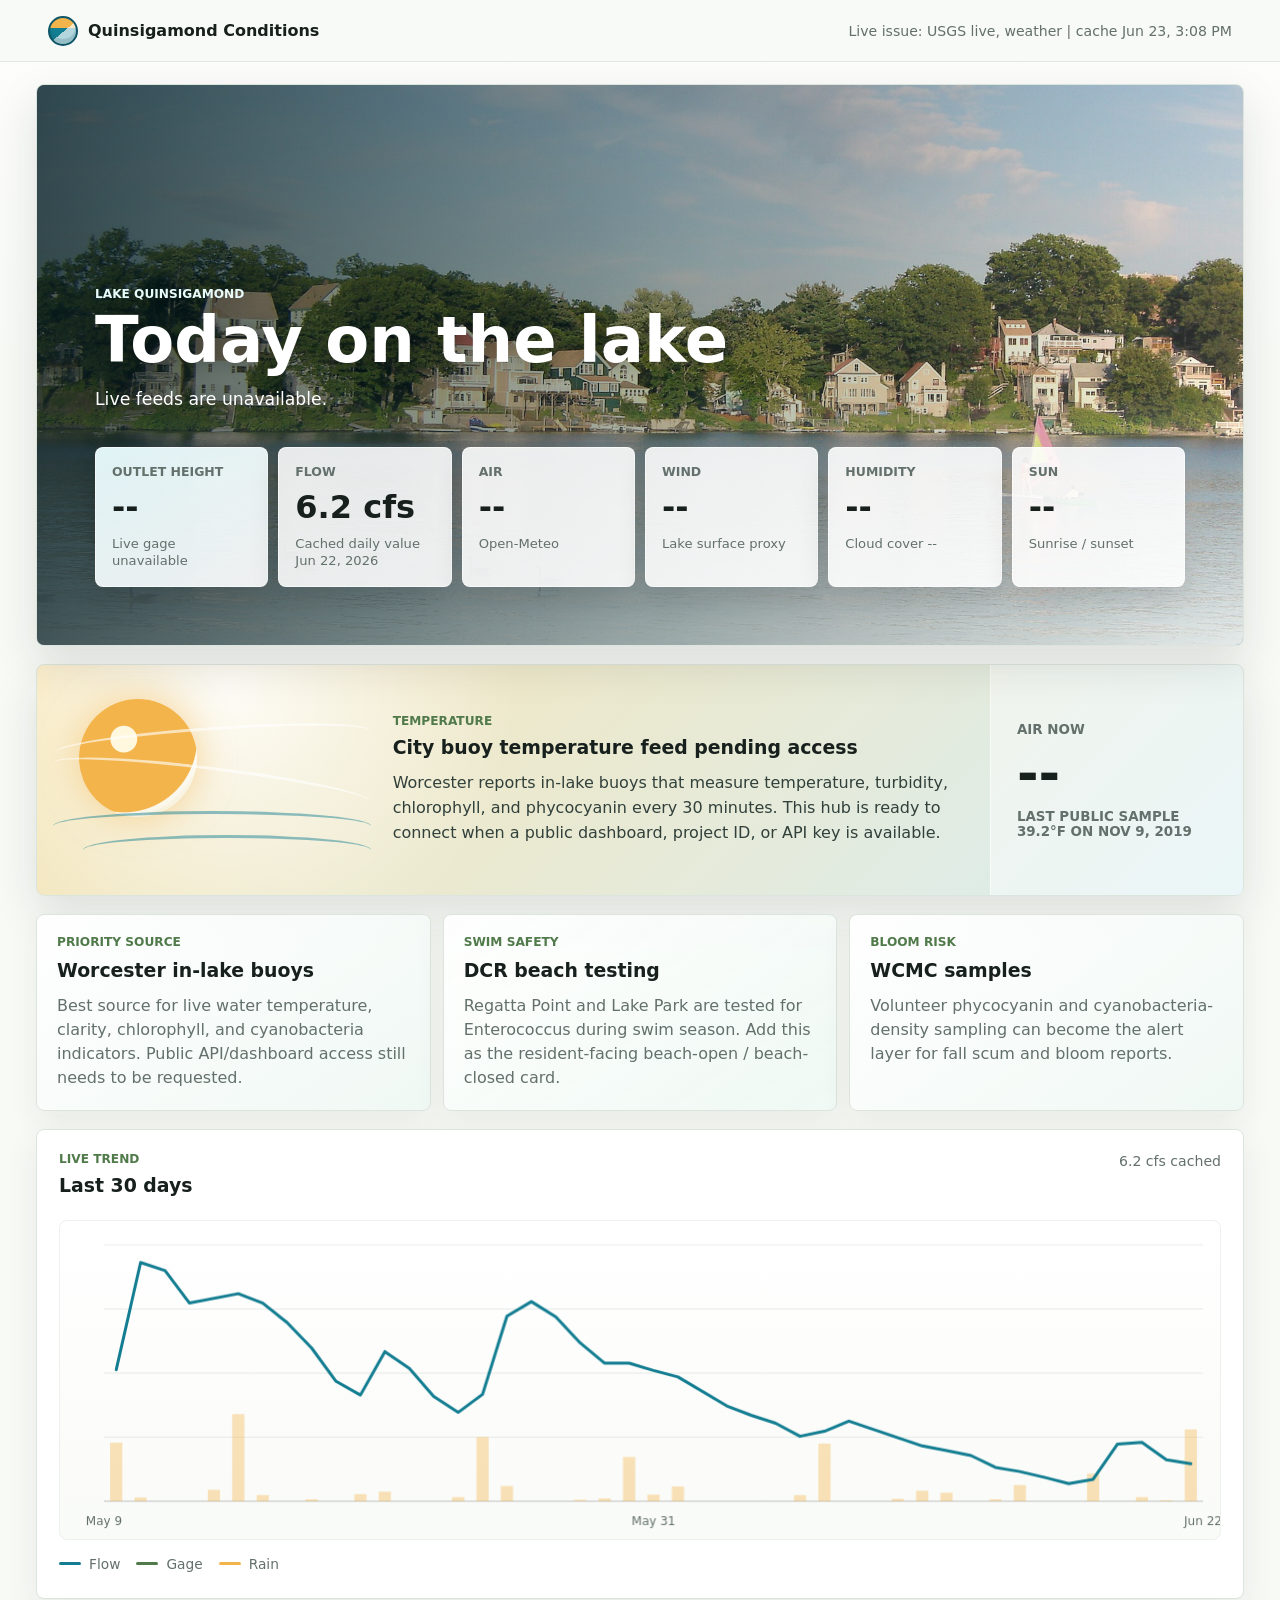
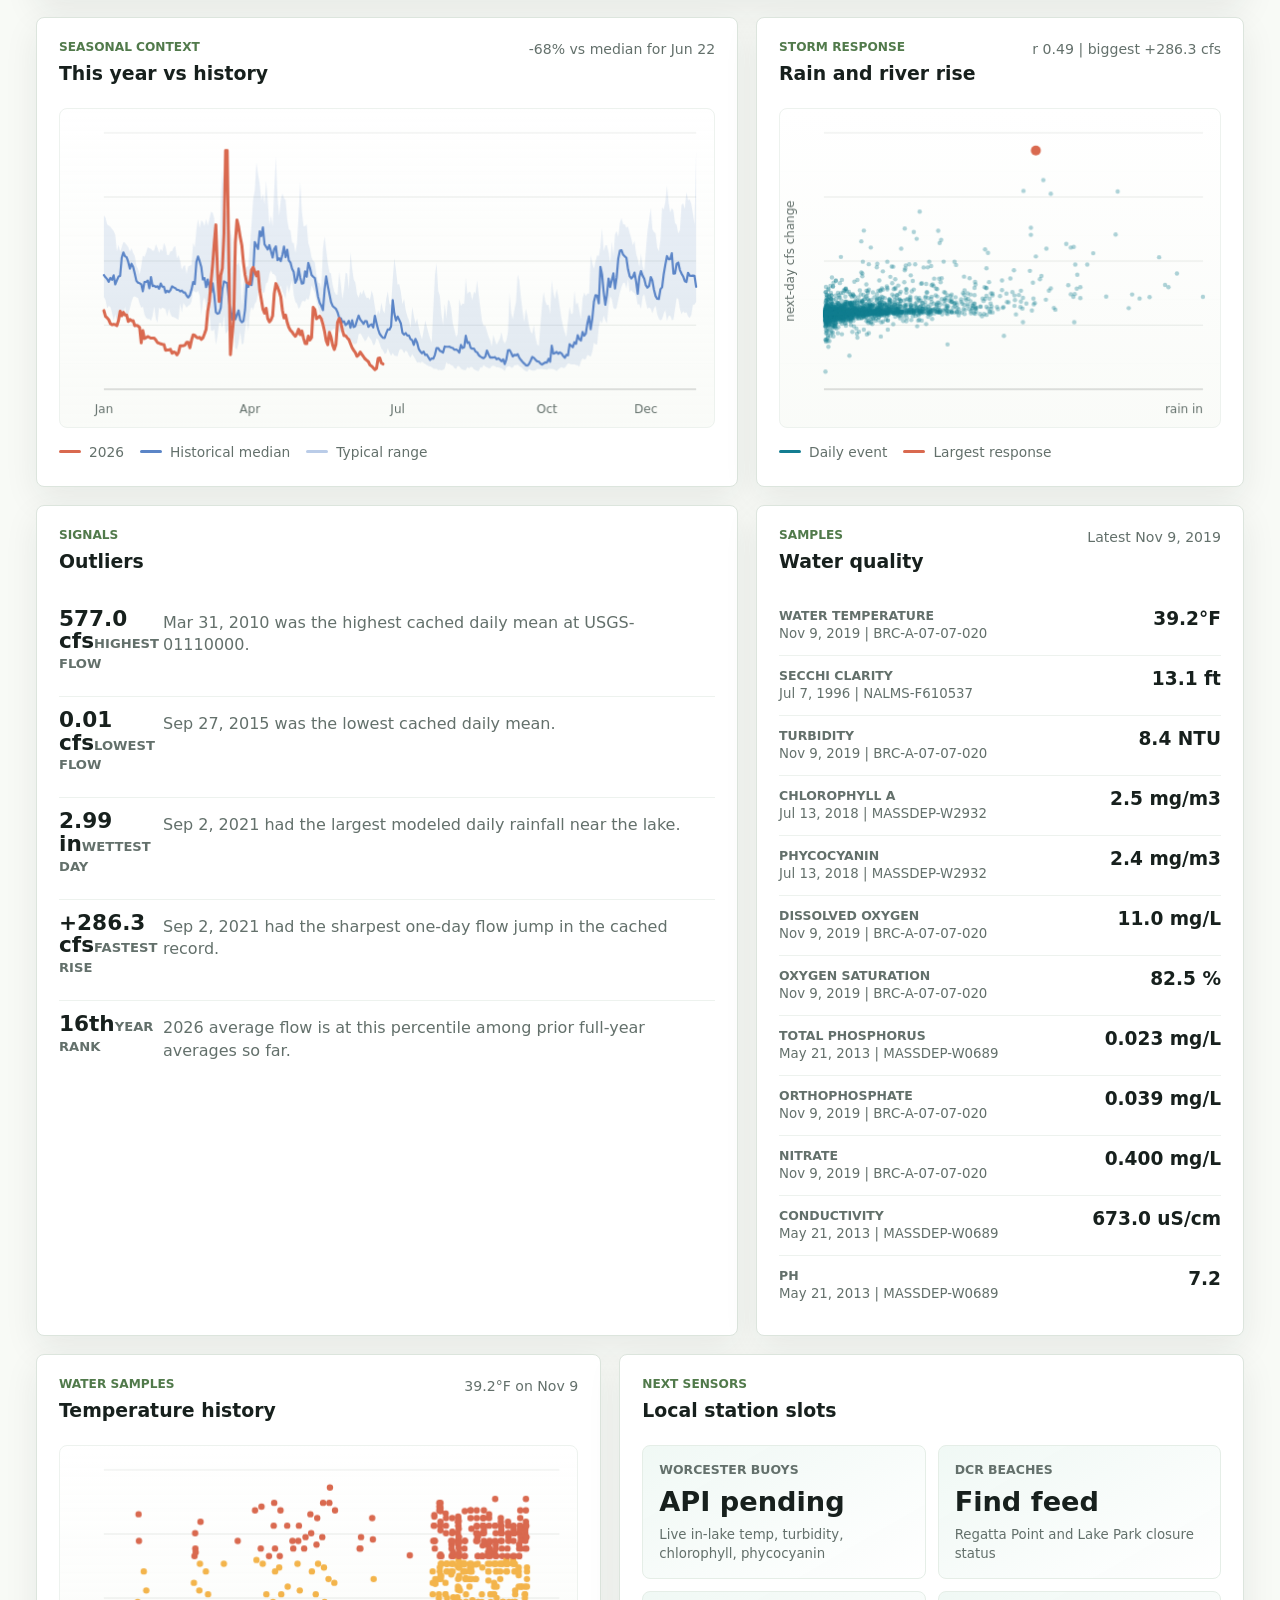
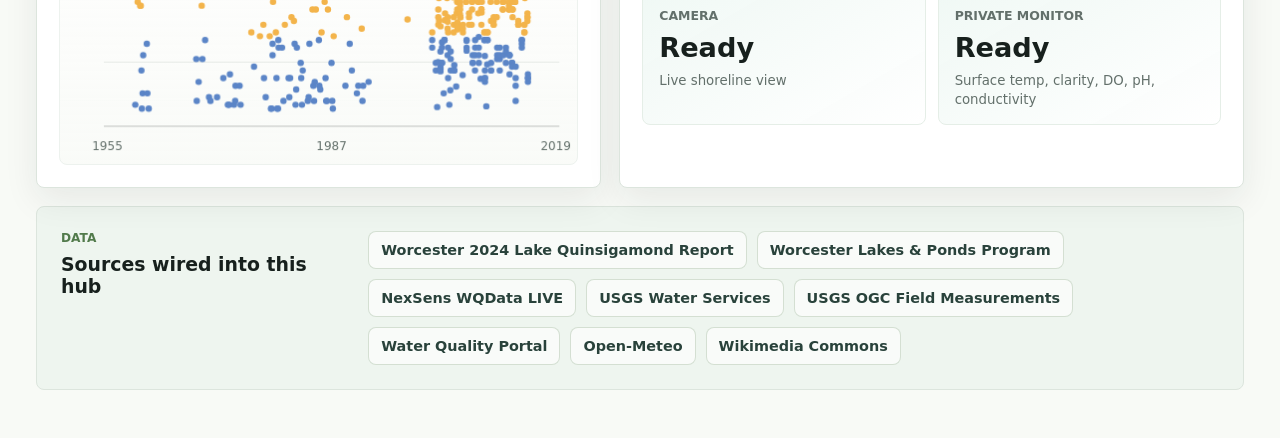
==== index.html @ 44f91e11 "Lake Quinsigamond live conditions hub Live USGS gage/flow + Open-Meteo weather, 19 years of historic" ====
<!doctype html>
<html lang="en">
  <head>
    <meta charset="utf-8">
    <meta name="viewport" content="width=device-width, initial-scale=1">
    <title>Lake Quinsigamond Conditions</title>
    <link rel="preload" as="image" href="assets/lake-quinsigamond-regatta-point.jpg">
    <link rel="stylesheet" href="styles.css">
  </head>
  <body>
    <header class="site-header">
      <a class="brand" href="#top" aria-label="Lake Quinsigamond Conditions home">
        <span class="brand-mark"></span>
        <span>Quinsigamond Conditions</span>
      </a>
      <div class="feed-status" id="feedStatus">Loading live feeds</div>
    </header>

    <main id="top">
      <section class="today-shell" aria-labelledby="todayTitle">
        <div class="today-photo" aria-hidden="true"></div>
        <div class="today-content">
          <div class="today-copy">
            <p class="kicker">Lake Quinsigamond</p>
            <h1 id="todayTitle">Today on the lake</h1>
            <p id="todaySummary">Pulling current weather, river stage, and historical context.</p>
          </div>

          <div class="metric-grid" aria-label="Today's water and weather conditions">
            <article class="metric-card metric-card-water">
              <span class="metric-label">Outlet height</span>
              <strong id="gageValue">--</strong>
              <small id="gageMeta">USGS live station</small>
            </article>
            <article class="metric-card">
              <span class="metric-label">Flow</span>
              <strong id="flowValue">--</strong>
              <small id="flowMeta">Quinsigamond River outlet</small>
            </article>
            <article class="metric-card">
              <span class="metric-label">Air</span>
              <strong id="airValue">--</strong>
              <small id="airMeta">Open-Meteo</small>
            </article>
            <article class="metric-card">
              <span class="metric-label">Wind</span>
              <strong id="windValue">--</strong>
              <small id="windMeta">Lake surface proxy</small>
            </article>
            <article class="metric-card">
              <span class="metric-label">Humidity</span>
              <strong id="humidityValue">--</strong>
              <small id="cloudMeta">Cloud cover --</small>
            </article>
            <article class="metric-card">
              <span class="metric-label">Sun</span>
              <strong id="sunValue">--</strong>
              <small id="sunMeta">Sunrise / sunset</small>
            </article>
          </div>
        </div>
      </section>

      <section class="temperature-band" aria-labelledby="temperatureTitle">
        <div class="sun-scene" aria-hidden="true">
          <div class="sun-disc"></div>
          <div class="heat-ribbon heat-ribbon-one"></div>
          <div class="heat-ribbon heat-ribbon-two"></div>
          <div class="water-line water-line-one"></div>
          <div class="water-line water-line-two"></div>
        </div>
        <div class="temperature-copy">
          <p class="kicker">Temperature</p>
          <h2 id="temperatureTitle">City buoy temperature feed pending access</h2>
          <p id="temperatureDetail">Worcester reports in-lake buoys that measure temperature, turbidity, chlorophyll, and phycocyanin every 30 minutes. This hub is ready to connect when a public dashboard, project ID, or API key is available.</p>
        </div>
        <div class="temperature-readout">
          <span>Air now</span>
          <strong id="tempReadout">--</strong>
          <small id="waterTempReadout">Water sample --</small>
        </div>
      </section>

      <section class="upgrade-band" aria-label="High value lake data feeds to add">
        <article class="upgrade-card">
          <span>Priority source</span>
          <h2>Worcester in-lake buoys</h2>
          <p>Best source for live water temperature, clarity, chlorophyll, and cyanobacteria indicators. Public API/dashboard access still needs to be requested.</p>
        </article>
        <article class="upgrade-card">
          <span>Swim safety</span>
          <h2>DCR beach testing</h2>
          <p>Regatta Point and Lake Park are tested for Enterococcus during swim season. Add this as the resident-facing beach-open / beach-closed card.</p>
        </article>
        <article class="upgrade-card">
          <span>Bloom risk</span>
          <h2>WCMC samples</h2>
          <p>Volunteer phycocyanin and cyanobacteria-density sampling can become the alert layer for fall scum and bloom reports.</p>
        </article>
      </section>

      <section class="analytics-grid" aria-label="Lake condition analytics">
        <article class="panel panel-wide">
          <div class="panel-heading">
            <div>
              <p class="kicker">Live trend</p>
              <h2>Last 30 days</h2>
            </div>
            <div class="chart-stat" id="recentStat">--</div>
          </div>
          <canvas id="recentChart" class="chart" aria-label="Recent water level, flow, and rain chart"></canvas>
          <div class="legend" id="recentLegend"></div>
        </article>

        <article class="panel">
          <div class="panel-heading">
            <div>
              <p class="kicker">Seasonal context</p>
              <h2>This year vs history</h2>
            </div>
            <div class="chart-stat" id="yearStat">--</div>
          </div>
          <canvas id="yearChart" class="chart" aria-label="This year flow compared with historical range"></canvas>
          <div class="legend" id="yearLegend"></div>
        </article>

        <article class="panel">
          <div class="panel-heading">
            <div>
              <p class="kicker">Storm response</p>
              <h2>Rain and river rise</h2>
            </div>
            <div class="chart-stat" id="responseStat">--</div>
          </div>
          <canvas id="responseChart" class="chart" aria-label="Rainfall and next day river response scatter chart"></canvas>
          <div class="legend" id="responseLegend"></div>
        </article>
      </section>

      <section class="split-band" aria-label="Historical insights and water quality">
        <article class="panel">
          <div class="panel-heading">
            <div>
              <p class="kicker">Signals</p>
              <h2>Outliers</h2>
            </div>
          </div>
          <div class="insight-list" id="insights"></div>
        </article>

        <article class="panel">
          <div class="panel-heading">
            <div>
              <p class="kicker">Samples</p>
              <h2>Water quality</h2>
            </div>
            <div class="chart-stat" id="qualityStat">--</div>
          </div>
          <div class="sample-list" id="sampleList"></div>
        </article>
      </section>

      <section class="analytics-grid bottom-grid" aria-label="Water quality and future sensors">
        <article class="panel">
          <div class="panel-heading">
            <div>
              <p class="kicker">Water samples</p>
              <h2>Temperature history</h2>
            </div>
            <div class="chart-stat" id="waterTempStat">--</div>
          </div>
          <canvas id="waterTempChart" class="chart" aria-label="Historical water temperature samples"></canvas>
        </article>

        <article class="panel">
          <div class="panel-heading">
            <div>
              <p class="kicker">Next sensors</p>
              <h2>Local station slots</h2>
            </div>
          </div>
          <div class="sensor-grid" id="sensorGrid">
            <div><span>Worcester buoys</span><strong>API pending</strong><small>Live in-lake temp, turbidity, chlorophyll, phycocyanin</small></div>
            <div><span>DCR beaches</span><strong>Find feed</strong><small>Regatta Point and Lake Park closure status</small></div>
            <div><span>Camera</span><strong>Ready</strong><small>Live shoreline view</small></div>
            <div><span>Private monitor</span><strong>Ready</strong><small>Surface temp, clarity, DO, pH, conductivity</small></div>
          </div>
        </article>
      </section>

      <section class="source-band" aria-label="Data sources">
        <div>
          <p class="kicker">Data</p>
          <h2>Sources wired into this hub</h2>
        </div>
        <div class="source-links" id="sourceLinks"></div>
      </section>
    </main>

    <script src="app.js" defer></script>
  </body>
</html>
---- styles.css ----
:root {
  color-scheme: light;
  --ink: #17201d;
  --muted: #63706b;
  --paper: #f8faf6;
  --panel: #ffffff;
  --line: #dce5dd;
  --water: #137d91;
  --water-dark: #0e5667;
  --leaf: #517a4b;
  --sun: #f3b44b;
  --coral: #d9694f;
  --rain: #5b85c7;
  --shadow: 0 18px 45px rgba(24, 36, 33, 0.12);
  --sky-start: #f8e6b6;
  --sky-end: #d9edf1;
  --temp-accent: #f3b44b;
}

* {
  box-sizing: border-box;
}

html {
  scroll-behavior: smooth;
}

body {
  margin: 0;
  background:
    linear-gradient(180deg, rgba(255, 255, 255, 0.72), rgba(248, 250, 246, 0.98) 360px),
    var(--paper);
  color: var(--ink);
  font-family:
    Inter, ui-sans-serif, system-ui, -apple-system, BlinkMacSystemFont, "Segoe UI",
    sans-serif;
  letter-spacing: 0;
}

a {
  color: inherit;
}

.site-header {
  position: sticky;
  top: 0;
  z-index: 20;
  display: flex;
  align-items: center;
  justify-content: space-between;
  gap: 18px;
  min-height: 62px;
  padding: 12px clamp(18px, 4vw, 48px);
  background: rgba(248, 250, 246, 0.88);
  border-bottom: 1px solid rgba(220, 229, 221, 0.84);
  backdrop-filter: blur(18px);
}

.brand {
  display: inline-flex;
  align-items: center;
  gap: 10px;
  font-weight: 760;
  text-decoration: none;
}

.brand-mark {
  width: 30px;
  height: 30px;
  border: 2px solid var(--water-dark);
  border-radius: 50%;
  background:
    linear-gradient(140deg, transparent 52%, rgba(255, 255, 255, 0.68) 52%),
    linear-gradient(180deg, var(--sun) 0 40%, var(--water) 40% 100%);
  box-shadow: inset 0 -5px 0 rgba(14, 86, 103, 0.18);
}

.feed-status {
  max-width: 52vw;
  overflow: hidden;
  color: var(--muted);
  font-size: 0.88rem;
  text-overflow: ellipsis;
  white-space: nowrap;
}

main {
  width: min(1500px, 100%);
  margin: 0 auto;
  padding: 22px clamp(14px, 3vw, 36px) 48px;
}

.today-shell {
  position: relative;
  display: grid;
  grid-template-columns: minmax(0, 1fr);
  min-height: 560px;
  overflow: hidden;
  border: 1px solid var(--line);
  border-radius: 8px;
  background: var(--panel);
  box-shadow: var(--shadow);
}

.today-photo {
  position: absolute;
  inset: 0;
  background:
    linear-gradient(90deg, rgba(10, 32, 35, 0.74), rgba(12, 43, 46, 0.36) 48%, rgba(248, 250, 246, 0.18)),
    linear-gradient(0deg, rgba(248, 250, 246, 0.86), rgba(248, 250, 246, 0) 46%),
    url("assets/lake-quinsigamond-regatta-point.jpg") center / cover;
  transform: scale(1.01);
}

.today-content {
  position: relative;
  display: grid;
  align-content: end;
  gap: 34px;
  min-height: 560px;
  padding: clamp(26px, 5vw, 58px);
}

.today-copy {
  max-width: 780px;
  min-width: 0;
  color: #ffffff;
  text-shadow: 0 2px 18px rgba(0, 0, 0, 0.3);
}

.kicker {
  margin: 0 0 8px;
  color: var(--leaf);
  font-size: 0.76rem;
  font-weight: 820;
  letter-spacing: 0;
  text-transform: uppercase;
}

.today-copy .kicker {
  color: #e8fbfb;
}

h1,
h2,
p {
  margin-top: 0;
}

h1 {
  max-width: 780px;
  margin-bottom: 14px;
  font-size: clamp(2.5rem, 5vw, 5rem);
  line-height: 0.98;
  letter-spacing: 0;
}

h2 {
  margin-bottom: 0;
  font-size: 1.18rem;
  line-height: 1.2;
  letter-spacing: 0;
}

.today-copy p:last-child {
  max-width: 660px;
  margin-bottom: 0;
  font-size: 1.08rem;
  line-height: 1.55;
}

.metric-grid {
  display: grid;
  grid-template-columns: repeat(6, minmax(0, 1fr));
  gap: 10px;
  min-width: 0;
}

.metric-card {
  min-width: 0;
  min-height: 128px;
  padding: 16px;
  border: 1px solid rgba(255, 255, 255, 0.62);
  border-radius: 8px;
  background: rgba(255, 255, 255, 0.88);
  box-shadow: 0 14px 28px rgba(0, 0, 0, 0.12);
  color: var(--ink);
}

.metric-card-water {
  background: linear-gradient(150deg, rgba(232, 251, 253, 0.96), rgba(255, 255, 255, 0.9));
}

.metric-label {
  display: block;
  margin-bottom: 12px;
  color: var(--muted);
  font-size: 0.78rem;
  font-weight: 760;
  text-transform: uppercase;
}

.metric-card strong {
  display: block;
  overflow-wrap: anywhere;
  word-break: break-word;
  font-size: 2rem;
  line-height: 1.05;
  letter-spacing: 0;
}

.metric-card small {
  display: block;
  margin-top: 10px;
  color: var(--muted);
  font-size: 0.82rem;
  line-height: 1.35;
}

.temperature-band {
  display: grid;
  grid-template-columns: minmax(210px, 0.58fr) minmax(280px, 1fr) minmax(230px, 0.44fr);
  gap: 22px;
  align-items: stretch;
  min-height: 230px;
  margin-top: 18px;
  overflow: hidden;
  border: 1px solid var(--line);
  border-radius: 8px;
  background:
    radial-gradient(circle at 16% 10%, rgba(255, 255, 255, 0.86), transparent 28%),
    linear-gradient(135deg, var(--sky-start), var(--sky-end));
  box-shadow: var(--shadow);
}

.sun-scene {
  position: relative;
  min-height: 230px;
}

.sun-disc {
  position: absolute;
  top: 34px;
  left: 42px;
  width: 118px;
  height: 118px;
  border-radius: 50%;
  background:
    radial-gradient(circle at 38% 34%, #fff8df 0 12%, var(--temp-accent) 13% 68%, rgba(255, 255, 255, 0.4) 69% 72%, transparent 74%);
  box-shadow: 0 0 36px color-mix(in srgb, var(--temp-accent) 52%, transparent);
}

.heat-ribbon,
.water-line {
  position: absolute;
  right: 0;
  left: 16px;
  height: 30px;
  border-radius: 50%;
  border-top: 3px solid rgba(255, 255, 255, 0.62);
}

.heat-ribbon-one {
  top: 62px;
  transform: rotate(-4deg);
}

.heat-ribbon-two {
  top: 102px;
  transform: rotate(7deg);
}

.water-line {
  border-color: rgba(19, 125, 145, 0.48);
}

.water-line-one {
  bottom: 54px;
}

.water-line-two {
  bottom: 30px;
  left: 46px;
}

.temperature-copy {
  align-self: center;
  padding: 30px 0;
}

.temperature-copy p:last-child {
  max-width: 640px;
  margin: 12px 0 0;
  color: #31403b;
  line-height: 1.55;
}

.temperature-readout {
  display: grid;
  align-content: center;
  gap: 10px;
  padding: 26px;
  background: rgba(255, 255, 255, 0.45);
  border-left: 1px solid rgba(255, 255, 255, 0.6);
}

.temperature-readout span,
.temperature-readout small {
  color: var(--muted);
  font-size: 0.84rem;
  font-weight: 720;
  text-transform: uppercase;
}

.temperature-readout strong {
  font-size: 3.25rem;
  line-height: 1;
  letter-spacing: 0;
}

.upgrade-band {
  display: grid;
  grid-template-columns: repeat(3, minmax(0, 1fr));
  gap: 12px;
  margin-top: 18px;
}

.upgrade-card {
  min-height: 172px;
  padding: 20px;
  border: 1px solid var(--line);
  border-radius: 8px;
  background:
    linear-gradient(145deg, rgba(255, 255, 255, 0.94), rgba(239, 248, 244, 0.9));
  box-shadow: 0 12px 30px rgba(24, 36, 33, 0.07);
}

.upgrade-card span {
  display: block;
  margin-bottom: 10px;
  color: var(--leaf);
  font-size: 0.76rem;
  font-weight: 820;
  text-transform: uppercase;
}

.upgrade-card p {
  margin: 12px 0 0;
  color: var(--muted);
  line-height: 1.5;
}

.analytics-grid,
.split-band {
  display: grid;
  grid-template-columns: minmax(0, 1.18fr) minmax(0, 0.82fr);
  gap: 18px;
  margin-top: 18px;
}

.bottom-grid {
  grid-template-columns: minmax(0, 0.95fr) minmax(0, 1.05fr);
}

.panel {
  min-width: 0;
  padding: 22px;
  border: 1px solid var(--line);
  border-radius: 8px;
  background: var(--panel);
  box-shadow: 0 12px 34px rgba(24, 36, 33, 0.08);
}

.panel-wide {
  grid-column: 1 / -1;
}

.panel-heading {
  display: flex;
  align-items: start;
  justify-content: space-between;
  gap: 16px;
  min-height: 54px;
  margin-bottom: 14px;
}

.chart-stat {
  flex: 0 0 auto;
  max-width: 45%;
  color: var(--muted);
  font-size: 0.88rem;
  line-height: 1.35;
  text-align: right;
}

.chart {
  display: block;
  width: 100%;
  height: 320px;
  border: 1px solid #edf2ee;
  border-radius: 8px;
  background:
    linear-gradient(180deg, rgba(255, 255, 255, 0.92), rgba(248, 250, 246, 0.78)),
    repeating-linear-gradient(0deg, transparent 0 63px, rgba(220, 229, 221, 0.44) 64px);
}

.legend {
  display: flex;
  flex-wrap: wrap;
  gap: 10px 16px;
  min-height: 24px;
  margin-top: 12px;
  color: var(--muted);
  font-size: 0.86rem;
}

.legend span {
  display: inline-flex;
  align-items: center;
  gap: 8px;
}

.legend i {
  width: 22px;
  height: 3px;
  border-radius: 2px;
  background: currentColor;
}

.insight-list {
  display: grid;
  gap: 12px;
}

.insight {
  display: grid;
  grid-template-columns: 92px minmax(0, 1fr);
  gap: 12px;
  padding: 12px 0;
  border-top: 1px solid #edf2ee;
}

.insight:first-child {
  border-top: 0;
}

.insight strong {
  font-size: 1.35rem;
  line-height: 1.05;
}

.insight span {
  color: var(--muted);
  font-size: 0.82rem;
  font-weight: 760;
  text-transform: uppercase;
}

.insight p {
  margin: 4px 0 0;
  color: var(--muted);
  line-height: 1.42;
}

.sample-list {
  display: grid;
  gap: 2px;
}

.sample-row {
  display: grid;
  grid-template-columns: minmax(0, 1fr) auto;
  gap: 14px;
  padding: 12px 0;
  border-top: 1px solid #edf2ee;
}

.sample-row:first-child {
  border-top: 0;
}

.sample-row span {
  display: block;
  color: var(--muted);
  font-size: 0.78rem;
  font-weight: 760;
  text-transform: uppercase;
}

.sample-row strong {
  font-size: 1.16rem;
}

.sample-row small {
  display: block;
  margin-top: 3px;
  color: var(--muted);
}

.sensor-grid {
  display: grid;
  grid-template-columns: repeat(2, minmax(0, 1fr));
  gap: 12px;
}

.sensor-grid div {
  min-height: 128px;
  padding: 16px;
  border: 1px solid #e5eee7;
  border-radius: 8px;
  background:
    linear-gradient(150deg, rgba(239, 248, 244, 0.94), rgba(255, 255, 255, 0.95));
}

.sensor-grid span {
  display: block;
  color: var(--muted);
  font-size: 0.78rem;
  font-weight: 760;
  text-transform: uppercase;
}

.sensor-grid strong {
  display: block;
  margin: 10px 0 8px;
  overflow-wrap: anywhere;
  font-size: clamp(1.35rem, 2.2vw, 1.7rem);
  line-height: 1.08;
}

.sensor-grid small {
  color: var(--muted);
}

.source-band {
  display: grid;
  grid-template-columns: minmax(230px, 0.34fr) minmax(0, 1fr);
  gap: 18px;
  margin-top: 18px;
  padding: 24px;
  border: 1px solid var(--line);
  border-radius: 8px;
  background: #eef5ef;
}

.source-links {
  display: flex;
  flex-wrap: wrap;
  gap: 10px;
  align-content: start;
}

.source-links a {
  display: inline-flex;
  align-items: center;
  min-height: 38px;
  padding: 8px 12px;
  border: 1px solid rgba(81, 122, 75, 0.22);
  border-radius: 8px;
  background: rgba(255, 255, 255, 0.62);
  color: #29423b;
  font-size: 0.9rem;
  font-weight: 680;
  text-decoration: none;
}

.source-links a:hover {
  border-color: rgba(19, 125, 145, 0.44);
  background: #ffffff;
}

body.weather-cloudy {
  --sky-start: #e4edf0;
  --sky-end: #d7e2dd;
  --temp-accent: #94a7aa;
}

body.weather-rain {
  --sky-start: #dbe7ed;
  --sky-end: #cfded9;
  --temp-accent: #5b85c7;
}

body.weather-hot {
  --sky-start: #ffe0aa;
  --sky-end: #f7dfc8;
  --temp-accent: #d9694f;
}

body.weather-cold {
  --sky-start: #e1f1fb;
  --sky-end: #d8eee9;
  --temp-accent: #5b85c7;
}

@media (max-width: 1180px) {
  .metric-grid {
    grid-template-columns: repeat(3, minmax(0, 1fr));
  }

  .temperature-band {
    grid-template-columns: 0.46fr 1fr;
  }

  .temperature-readout {
    grid-column: 1 / -1;
    border-top: 1px solid rgba(255, 255, 255, 0.68);
    border-left: 0;
  }

  .analytics-grid,
  .split-band,
  .upgrade-band,
  .bottom-grid {
    grid-template-columns: 1fr;
  }
}

@media (max-width: 760px) {
  .site-header {
    align-items: start;
    flex-direction: column;
  }

  .feed-status {
    max-width: 100%;
    overflow-wrap: anywhere;
    white-space: normal;
  }

  main {
    padding-right: 10px;
    padding-left: 10px;
  }

  .today-shell,
  .today-content {
    min-height: 700px;
  }

  .today-content {
    padding: 22px;
  }

  .metric-grid {
    grid-template-columns: 1fr;
  }

  .metric-card {
    min-height: 112px;
  }

  .metric-card strong {
    font-size: 1.55rem;
  }

  .temperature-band,
  .source-band {
    grid-template-columns: 1fr;
  }

  .sun-scene {
    min-height: 170px;
  }

  .temperature-copy {
    padding: 0 22px 18px;
  }

  .chart {
    height: 280px;
  }

  .panel-heading,
  .sample-row,
  .insight {
    grid-template-columns: 1fr;
  }

  .panel-heading {
    display: grid;
  }

  .chart-stat {
    max-width: none;
    text-align: left;
  }

  .sensor-grid {
    grid-template-columns: 1fr;
  }
}

@media (max-width: 480px) {
  h1 {
    font-size: 2.28rem;
  }

  .temperature-readout strong {
    font-size: 2.55rem;
  }
}
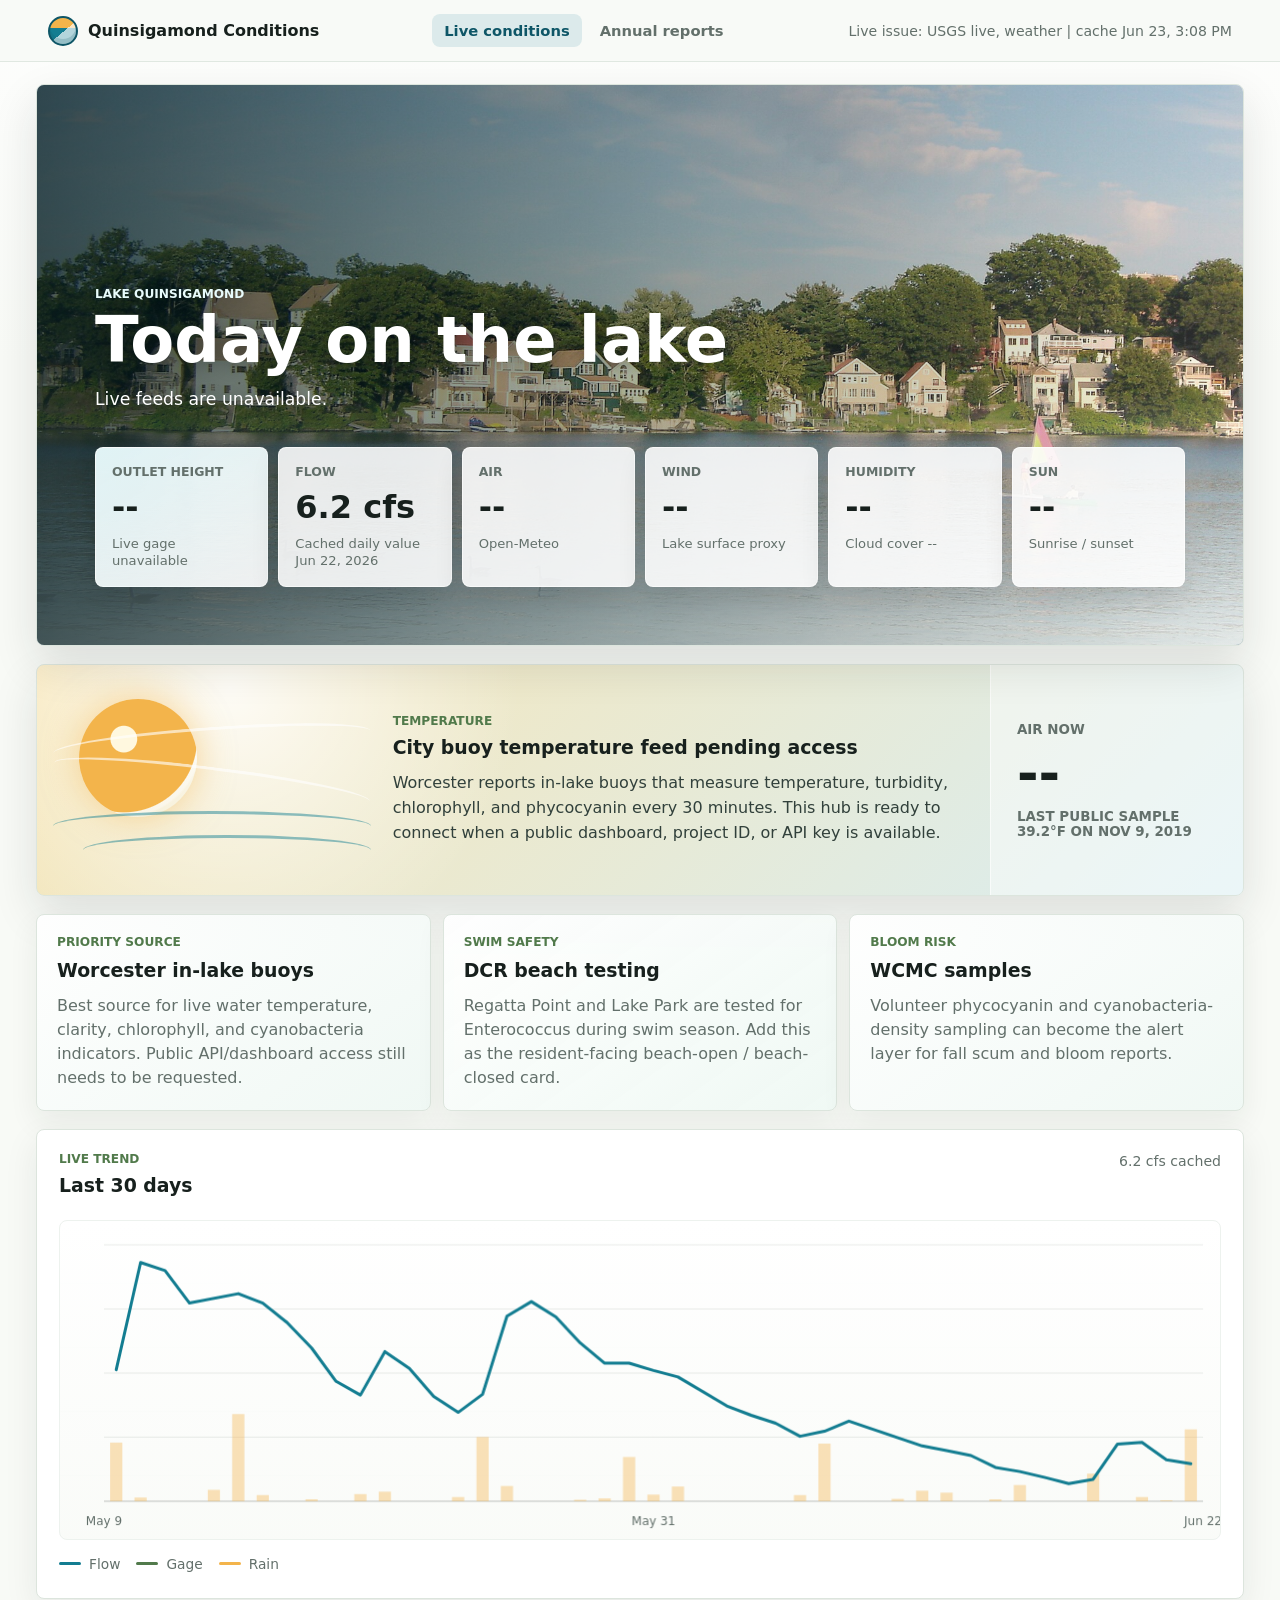
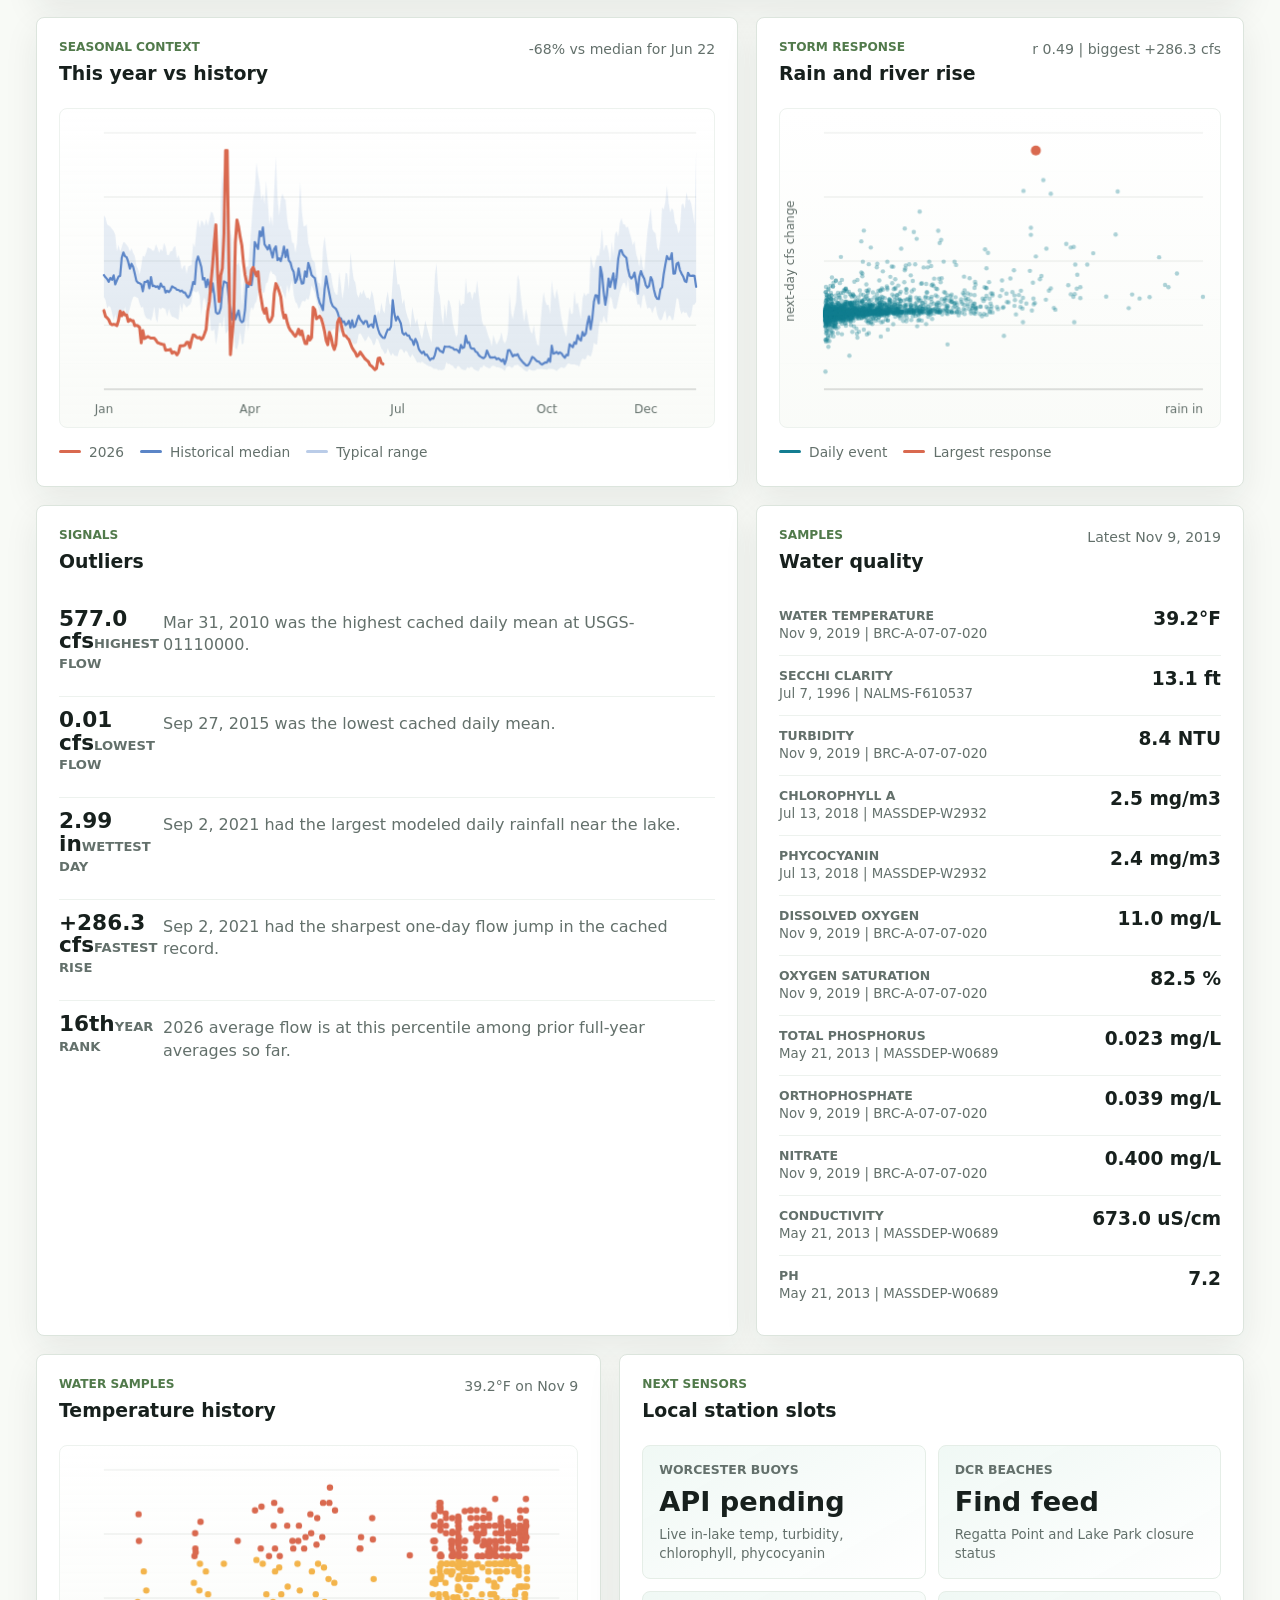
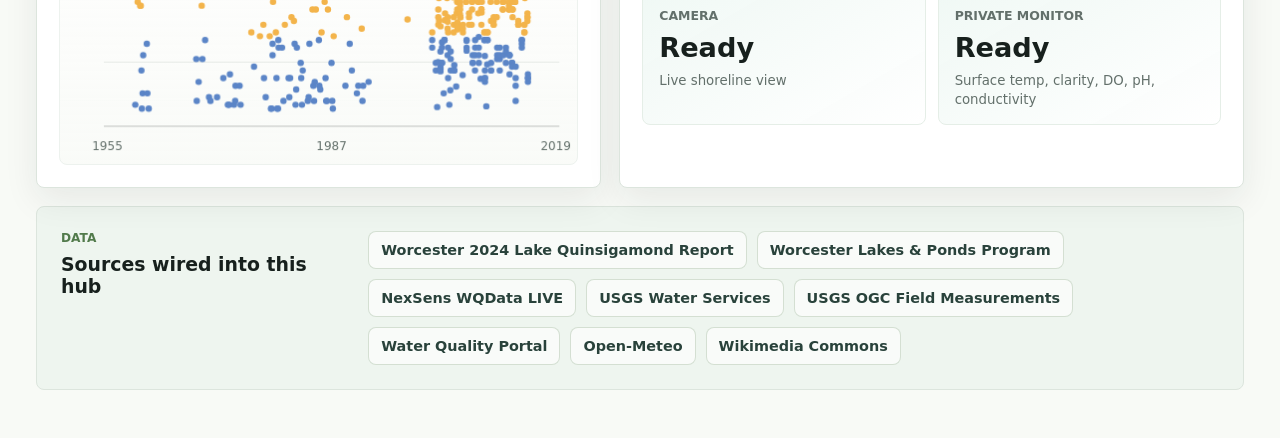
==== commit 139111a4: "Add annual water quality reports digest page Digest the four City of Worcester Lake Quinsigamond ann" ====
--- a/index.html
+++ b/index.html
@@ -13,6 +13,10 @@
         <span class="brand-mark"></span>
         <span>Quinsigamond Conditions</span>
       </a>
+      <nav class="header-nav">
+        <a href="index.html" aria-current="page" class="is-active">Live conditions</a>
+        <a href="reports.html">Annual reports</a>
+      </nav>
       <div class="feed-status" id="feedStatus">Loading live feeds</div>
     </header>
 
--- a/styles.css
+++ b/styles.css
@@ -700,3 +700,456 @@
     font-size: 2.55rem;
   }
 }
+
+/* ===== Annual reports digest page ===== */
+:root {
+  --rate-excellent: #1f7a4d;
+  --rate-good: #4e9d6b;
+  --rate-goodfair: #b6953a;
+  --rate-fair: #d98b2b;
+  --rate-poor: #cc5337;
+  --rate-na: #b4bdb7;
+}
+
+.header-nav {
+  display: flex;
+  gap: 6px;
+  font-size: 0.92rem;
+  font-weight: 680;
+}
+
+.header-nav a {
+  padding: 8px 12px;
+  border-radius: 8px;
+  color: var(--muted);
+  text-decoration: none;
+}
+
+.header-nav a:hover {
+  background: rgba(19, 125, 145, 0.08);
+  color: var(--ink);
+}
+
+.header-nav a.is-active {
+  background: rgba(19, 125, 145, 0.12);
+  color: var(--water-dark);
+}
+
+.report-hero {
+  margin-bottom: 18px;
+  padding: clamp(26px, 5vw, 52px);
+  border: 1px solid var(--line);
+  border-radius: 8px;
+  background:
+    radial-gradient(circle at 12% 0%, rgba(232, 251, 253, 0.9), transparent 42%),
+    linear-gradient(140deg, #ffffff, #eef5ef);
+  box-shadow: var(--shadow);
+}
+
+.report-hero-copy {
+  max-width: 880px;
+}
+
+.report-hero h1 {
+  margin-bottom: 14px;
+  color: var(--ink);
+  font-size: clamp(2.1rem, 4.4vw, 3.6rem);
+  text-shadow: none;
+}
+
+.report-hero p {
+  max-width: 720px;
+  color: var(--muted);
+  font-size: 1.08rem;
+  line-height: 1.55;
+}
+
+.state-chips {
+  display: flex;
+  flex-wrap: wrap;
+  gap: 12px;
+  margin-top: 26px;
+}
+
+.state-chip {
+  display: grid;
+  gap: 4px;
+  min-width: 116px;
+  padding: 12px 16px;
+  border: 1px solid var(--line);
+  border-left: 5px solid var(--rate-na);
+  border-radius: 8px;
+  background: #ffffff;
+}
+
+.state-chip b {
+  font-size: 0.82rem;
+  font-weight: 760;
+  letter-spacing: 0.02em;
+  color: var(--muted);
+}
+
+.state-chip strong {
+  font-size: 1.3rem;
+  line-height: 1.05;
+}
+
+.scorecard-panel {
+  margin-top: 0;
+}
+
+.scorecard {
+  display: grid;
+  gap: 6px;
+  overflow-x: auto;
+}
+
+.scorecard-row {
+  display: grid;
+  grid-template-columns: minmax(150px, 1.2fr) repeat(var(--cols, 4), minmax(96px, 1fr));
+  gap: 6px;
+  align-items: stretch;
+}
+
+.scorecard-row.is-head .scorecard-cell {
+  background: transparent;
+  color: var(--muted);
+  font-size: 0.8rem;
+  font-weight: 760;
+  text-transform: uppercase;
+  box-shadow: none;
+}
+
+.scorecard-row.is-overall .scorecard-label,
+.scorecard-row.is-overall .scorecard-cell {
+  font-weight: 820;
+}
+
+.scorecard-label {
+  display: flex;
+  align-items: center;
+  padding: 12px 14px;
+  font-size: 0.95rem;
+  font-weight: 680;
+}
+
+.scorecard-cell {
+  display: flex;
+  align-items: center;
+  justify-content: center;
+  padding: 12px 8px;
+  border-radius: 7px;
+  background: #f1f5f1;
+  color: #ffffff;
+  font-size: 0.92rem;
+  font-weight: 720;
+  text-align: center;
+}
+
+.rate-excellent { background: var(--rate-excellent); }
+.rate-good { background: var(--rate-good); }
+.rate-goodfair { background: var(--rate-goodfair); }
+.rate-fair { background: var(--rate-fair); }
+.rate-poor { background: var(--rate-poor); }
+.rate-na { background: var(--rate-na); }
+
+.rating-key {
+  display: flex;
+  flex-wrap: wrap;
+  gap: 10px 16px;
+  margin-top: 16px;
+  color: var(--muted);
+  font-size: 0.84rem;
+}
+
+.rating-key span {
+  display: inline-flex;
+  align-items: center;
+  gap: 7px;
+}
+
+.rating-key i {
+  width: 14px;
+  height: 14px;
+  border-radius: 4px;
+}
+
+.reports-trends {
+  grid-template-columns: repeat(2, minmax(0, 1fr));
+}
+
+.section-head {
+  margin: 30px 0 14px;
+}
+
+.section-head h2 {
+  font-size: 1.5rem;
+}
+
+.section-sub {
+  margin: 8px 0 0;
+  color: var(--muted);
+}
+
+.year-cards {
+  display: grid;
+  grid-template-columns: repeat(2, minmax(0, 1fr));
+  gap: 18px;
+}
+
+.year-card {
+  display: grid;
+  gap: 14px;
+  padding: 24px;
+  border: 1px solid var(--line);
+  border-top: 5px solid var(--rate-na);
+  border-radius: 8px;
+  background: var(--panel);
+  box-shadow: 0 12px 34px rgba(24, 36, 33, 0.08);
+}
+
+.year-card-head {
+  display: flex;
+  align-items: baseline;
+  justify-content: space-between;
+  gap: 12px;
+}
+
+.year-card-head h3 {
+  margin: 0;
+  font-size: 1.9rem;
+  line-height: 1;
+}
+
+.year-card-state {
+  padding: 6px 12px;
+  border-radius: 999px;
+  color: #ffffff;
+  font-size: 0.86rem;
+  font-weight: 740;
+  white-space: nowrap;
+}
+
+.year-card-summary {
+  margin: 0;
+  color: #36433d;
+  font-size: 0.96rem;
+  line-height: 1.55;
+}
+
+.year-stats {
+  display: grid;
+  grid-template-columns: repeat(2, minmax(0, 1fr));
+  gap: 10px;
+}
+
+.year-stat {
+  padding: 12px 14px;
+  border: 1px solid #e8efe9;
+  border-radius: 8px;
+  background: linear-gradient(150deg, rgba(239, 248, 244, 0.7), rgba(255, 255, 255, 0.9));
+}
+
+.year-stat span {
+  display: block;
+  color: var(--muted);
+  font-size: 0.74rem;
+  font-weight: 760;
+  text-transform: uppercase;
+}
+
+.year-stat strong {
+  display: block;
+  margin-top: 5px;
+  font-size: 1.18rem;
+  line-height: 1.15;
+}
+
+.year-stat small {
+  display: block;
+  margin-top: 3px;
+  color: var(--muted);
+  font-size: 0.78rem;
+}
+
+.year-findings {
+  margin: 0;
+  padding-left: 18px;
+  color: #36433d;
+  line-height: 1.5;
+}
+
+.year-findings li {
+  margin-bottom: 6px;
+}
+
+.year-findings li::marker {
+  color: var(--water);
+}
+
+.year-events-title {
+  margin: 2px 0 -4px;
+  color: var(--muted);
+  font-size: 0.76rem;
+  font-weight: 760;
+  text-transform: uppercase;
+}
+
+.gallery {
+  display: grid;
+  grid-template-columns: repeat(auto-fill, minmax(260px, 1fr));
+  gap: 16px;
+}
+
+.gallery-item {
+  display: flex;
+  flex-direction: column;
+  overflow: hidden;
+  padding: 0;
+  border: 1px solid var(--line);
+  border-radius: 8px;
+  background: var(--panel);
+  box-shadow: 0 10px 26px rgba(24, 36, 33, 0.08);
+  cursor: zoom-in;
+  text-align: left;
+  font: inherit;
+  color: inherit;
+}
+
+.gallery-item:hover {
+  border-color: rgba(19, 125, 145, 0.4);
+}
+
+.gallery-thumb {
+  display: block;
+  width: 100%;
+  aspect-ratio: 4 / 3;
+  object-fit: cover;
+  object-position: top center;
+  background: #f3f6f2;
+  border-bottom: 1px solid var(--line);
+}
+
+.gallery-meta {
+  padding: 12px 14px 14px;
+}
+
+.gallery-meta b {
+  display: block;
+  margin-bottom: 4px;
+  color: var(--water-dark);
+  font-size: 0.78rem;
+  font-weight: 800;
+  text-transform: uppercase;
+}
+
+.gallery-meta p {
+  margin: 0;
+  color: var(--muted);
+  font-size: 0.86rem;
+  line-height: 1.45;
+}
+
+.method-panel {
+  margin-top: 22px;
+}
+
+.method-body {
+  display: grid;
+  gap: 14px;
+  color: #36433d;
+  line-height: 1.55;
+}
+
+.method-body h3 {
+  margin: 6px 0 0;
+  font-size: 1rem;
+}
+
+.method-body ul {
+  margin: 0;
+  padding-left: 18px;
+}
+
+.method-body li {
+  margin-bottom: 6px;
+}
+
+.lightbox {
+  position: fixed;
+  inset: 0;
+  z-index: 50;
+  display: flex;
+  align-items: center;
+  justify-content: center;
+  padding: 28px;
+  background: rgba(12, 24, 22, 0.82);
+  backdrop-filter: blur(4px);
+}
+
+.lightbox[hidden] {
+  display: none;
+}
+
+.lightbox-figure {
+  max-width: min(1100px, 94vw);
+  max-height: 92vh;
+  margin: 0;
+  overflow: auto;
+  background: #ffffff;
+  border-radius: 8px;
+}
+
+.lightbox-figure img {
+  display: block;
+  width: 100%;
+  height: auto;
+}
+
+.lightbox-figure figcaption {
+  padding: 14px 18px;
+  color: #36433d;
+  font-size: 0.92rem;
+  line-height: 1.5;
+}
+
+.lightbox-close {
+  position: fixed;
+  top: 18px;
+  right: 22px;
+  width: 44px;
+  height: 44px;
+  border: 0;
+  border-radius: 50%;
+  background: rgba(255, 255, 255, 0.92);
+  color: var(--ink);
+  font-size: 1.6rem;
+  line-height: 1;
+  cursor: pointer;
+}
+
+@media (max-width: 1180px) {
+  .reports-trends,
+  .year-cards {
+    grid-template-columns: 1fr;
+  }
+}
+
+@media (max-width: 760px) {
+  .header-nav {
+    flex-wrap: wrap;
+  }
+
+  .year-stats {
+    grid-template-columns: 1fr;
+  }
+
+  .scorecard-row {
+    grid-template-columns: minmax(120px, 1.1fr) repeat(var(--cols, 4), minmax(64px, 1fr));
+  }
+
+  .scorecard-cell {
+    padding: 10px 4px;
+    font-size: 0.78rem;
+  }
+}
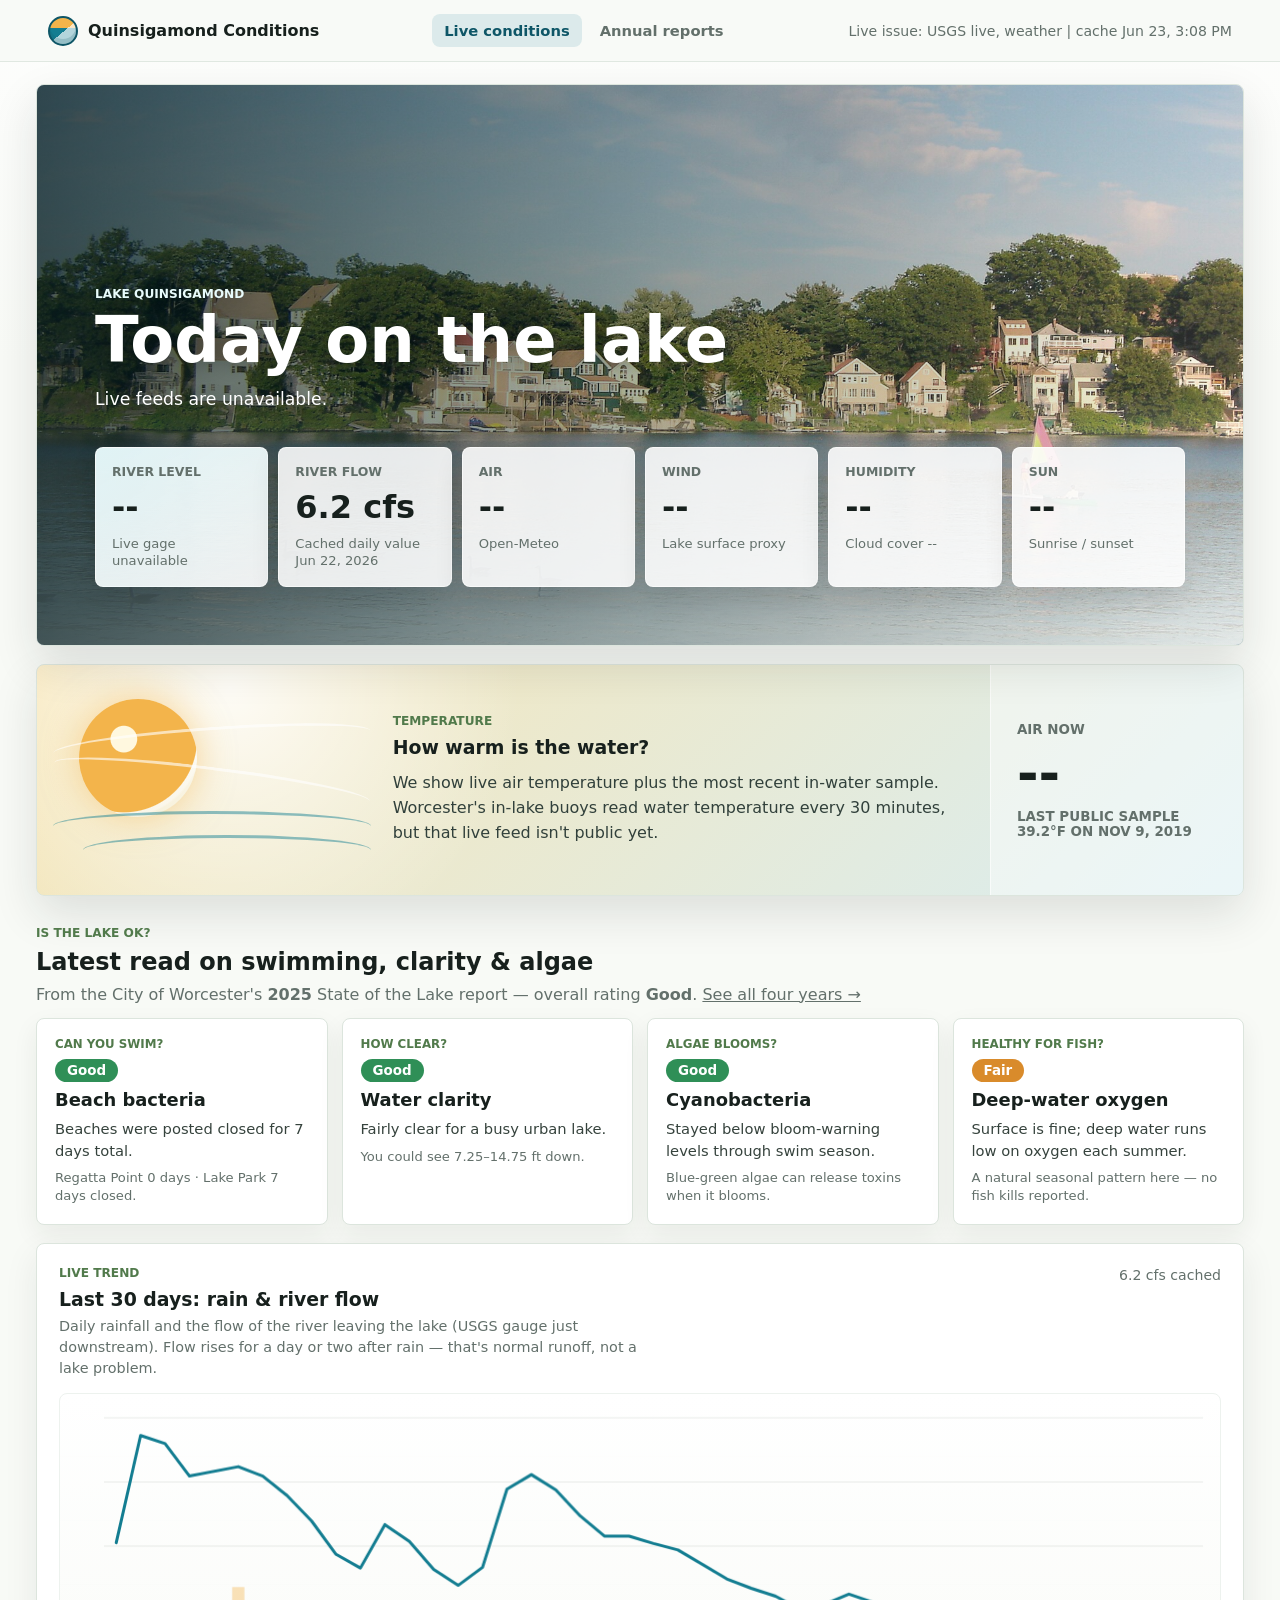
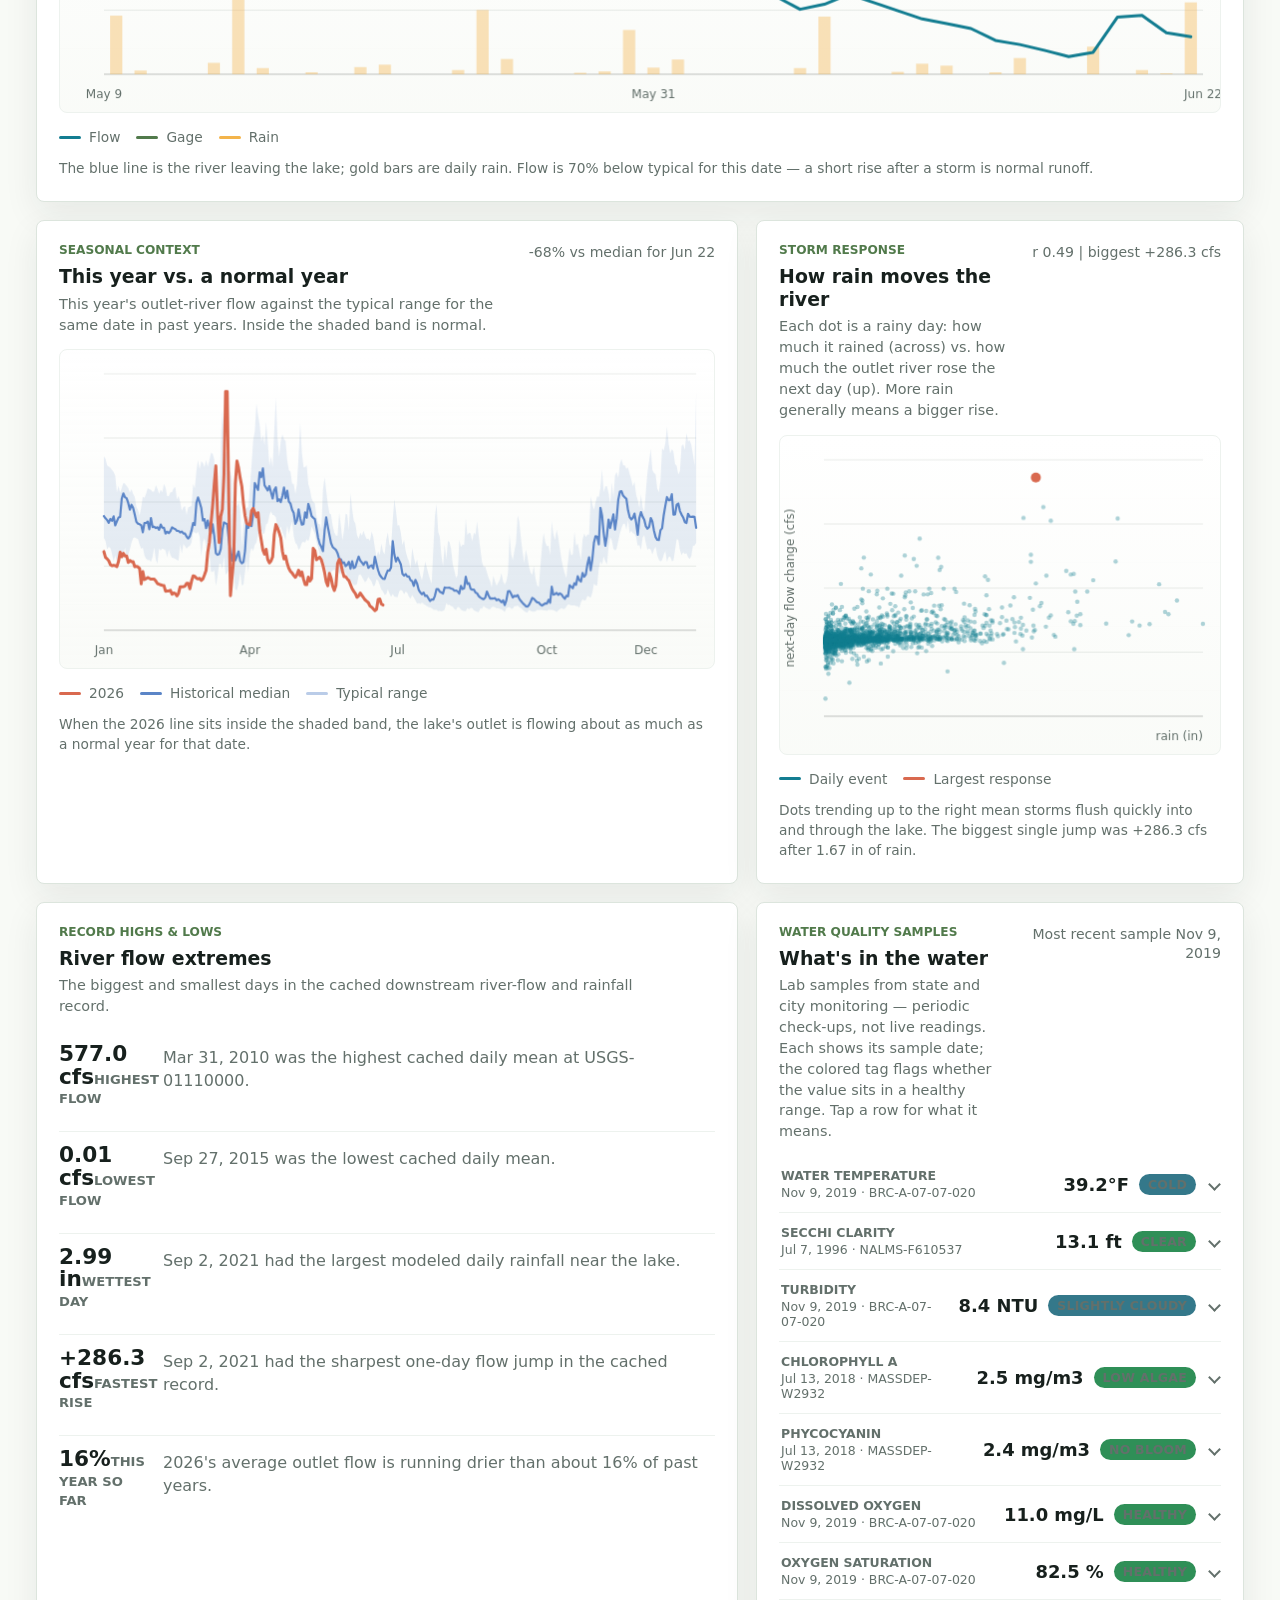
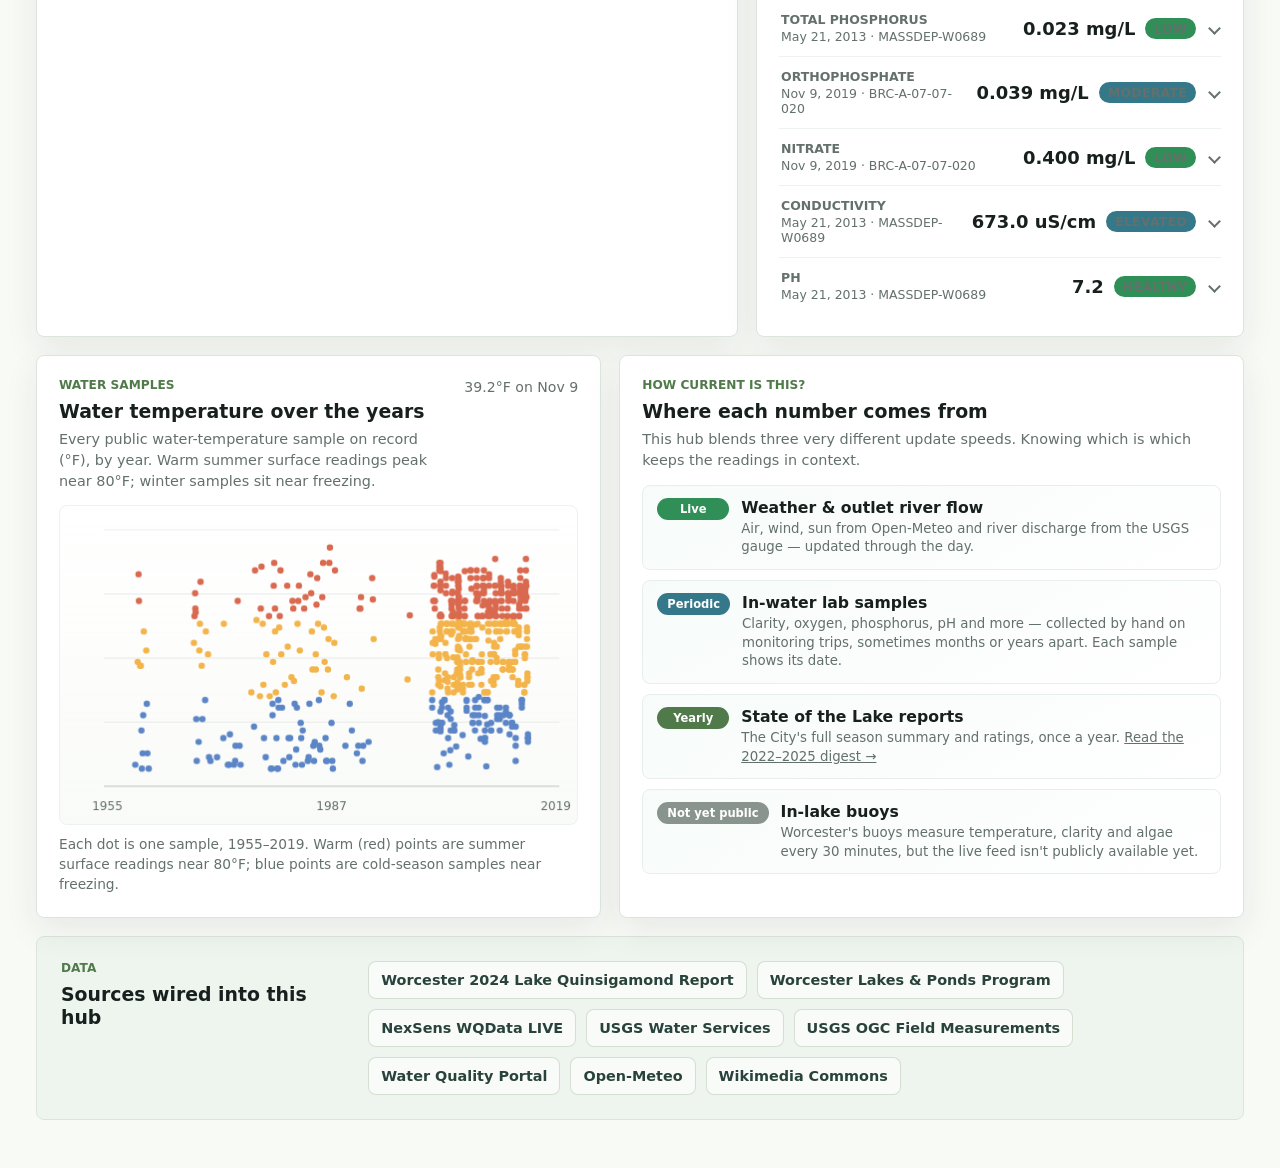
==== commit 7d881314: "Make the dashboard readable for non-technical lake residents Rework both pages to lead with plain-la" ====
--- a/index.html
+++ b/index.html
@@ -32,14 +32,14 @@
 
           <div class="metric-grid" aria-label="Today's water and weather conditions">
             <article class="metric-card metric-card-water">
-              <span class="metric-label">Outlet height</span>
+              <span class="metric-label">River level</span>
               <strong id="gageValue">--</strong>
-              <small id="gageMeta">USGS live station</small>
-            </article>
-            <article class="metric-card">
-              <span class="metric-label">Flow</span>
+              <small id="gageMeta">Downstream gauge, not lake level</small>
+            </article>
+            <article class="metric-card">
+              <span class="metric-label">River flow</span>
               <strong id="flowValue">--</strong>
-              <small id="flowMeta">Quinsigamond River outlet</small>
+              <small id="flowMeta">Leaving the lake downstream</small>
             </article>
             <article class="metric-card">
               <span class="metric-label">Air</span>
@@ -75,8 +75,8 @@
         </div>
         <div class="temperature-copy">
           <p class="kicker">Temperature</p>
-          <h2 id="temperatureTitle">City buoy temperature feed pending access</h2>
-          <p id="temperatureDetail">Worcester reports in-lake buoys that measure temperature, turbidity, chlorophyll, and phycocyanin every 30 minutes. This hub is ready to connect when a public dashboard, project ID, or API key is available.</p>
+          <h2 id="temperatureTitle">How warm is the water?</h2>
+          <p id="temperatureDetail">We show live air temperature plus the most recent in-water sample. Worcester's in-lake buoys read water temperature every 30 minutes, but that live feed isn't public yet.</p>
         </div>
         <div class="temperature-readout">
           <span>Air now</span>
@@ -85,22 +85,15 @@
         </div>
       </section>
 
-      <section class="upgrade-band" aria-label="High value lake data feeds to add">
-        <article class="upgrade-card">
-          <span>Priority source</span>
-          <h2>Worcester in-lake buoys</h2>
-          <p>Best source for live water temperature, clarity, chlorophyll, and cyanobacteria indicators. Public API/dashboard access still needs to be requested.</p>
-        </article>
-        <article class="upgrade-card">
-          <span>Swim safety</span>
-          <h2>DCR beach testing</h2>
-          <p>Regatta Point and Lake Park are tested for Enterococcus during swim season. Add this as the resident-facing beach-open / beach-closed card.</p>
-        </article>
-        <article class="upgrade-card">
-          <span>Bloom risk</span>
-          <h2>WCMC samples</h2>
-          <p>Volunteer phycocyanin and cyanobacteria-density sampling can become the alert layer for fall scum and bloom reports.</p>
-        </article>
+      <section class="lake-status" aria-labelledby="lakeStatusTitle">
+        <div class="section-head">
+          <p class="kicker">Is the lake OK?</p>
+          <h2 id="lakeStatusTitle">Latest read on swimming, clarity &amp; algae</h2>
+          <p class="section-sub" id="lakeStatusSub">From the City of Worcester's most recent annual State of the Lake report. <a href="reports.html">See all four years &rarr;</a></p>
+        </div>
+        <div class="status-cards" id="statusCards">
+          <p class="status-loading">Loading the latest report summary&hellip;</p>
+        </div>
       </section>
 
       <section class="analytics-grid" aria-label="Lake condition analytics">
@@ -108,36 +101,42 @@
           <div class="panel-heading">
             <div>
               <p class="kicker">Live trend</p>
-              <h2>Last 30 days</h2>
+              <h2>Last 30 days: rain &amp; river flow</h2>
+              <p class="panel-sub">Daily rainfall and the flow of the river leaving the lake (USGS gauge just downstream). Flow rises for a day or two after rain &mdash; that's normal runoff, not a lake problem.</p>
             </div>
             <div class="chart-stat" id="recentStat">--</div>
           </div>
-          <canvas id="recentChart" class="chart" aria-label="Recent water level, flow, and rain chart"></canvas>
+          <canvas id="recentChart" class="chart" aria-label="Recent river flow and rain chart"></canvas>
           <div class="legend" id="recentLegend"></div>
+          <p class="chart-note" id="recentNote"></p>
         </article>
 
         <article class="panel">
           <div class="panel-heading">
             <div>
               <p class="kicker">Seasonal context</p>
-              <h2>This year vs history</h2>
+              <h2>This year vs. a normal year</h2>
+              <p class="panel-sub">This year's outlet-river flow against the typical range for the same date in past years. Inside the shaded band is normal.</p>
             </div>
             <div class="chart-stat" id="yearStat">--</div>
           </div>
           <canvas id="yearChart" class="chart" aria-label="This year flow compared with historical range"></canvas>
           <div class="legend" id="yearLegend"></div>
+          <p class="chart-note" id="yearNote"></p>
         </article>
 
         <article class="panel">
           <div class="panel-heading">
             <div>
               <p class="kicker">Storm response</p>
-              <h2>Rain and river rise</h2>
+              <h2>How rain moves the river</h2>
+              <p class="panel-sub">Each dot is a rainy day: how much it rained (across) vs. how much the outlet river rose the next day (up). More rain generally means a bigger rise.</p>
             </div>
             <div class="chart-stat" id="responseStat">--</div>
           </div>
           <canvas id="responseChart" class="chart" aria-label="Rainfall and next day river response scatter chart"></canvas>
           <div class="legend" id="responseLegend"></div>
+          <p class="chart-note" id="responseNote"></p>
         </article>
       </section>
 
@@ -145,8 +144,9 @@
         <article class="panel">
           <div class="panel-heading">
             <div>
-              <p class="kicker">Signals</p>
-              <h2>Outliers</h2>
+              <p class="kicker">Record highs &amp; lows</p>
+              <h2>River flow extremes</h2>
+              <p class="panel-sub">The biggest and smallest days in the cached downstream river-flow and rainfall record.</p>
             </div>
           </div>
           <div class="insight-list" id="insights"></div>
@@ -155,8 +155,9 @@
         <article class="panel">
           <div class="panel-heading">
             <div>
-              <p class="kicker">Samples</p>
-              <h2>Water quality</h2>
+              <p class="kicker">Water quality samples</p>
+              <h2>What's in the water</h2>
+              <p class="panel-sub">Lab samples from state and city monitoring &mdash; periodic check-ups, not live readings. Each shows its sample date; the colored tag flags whether the value sits in a healthy range. Tap a row for what it means.</p>
             </div>
             <div class="chart-stat" id="qualityStat">--</div>
           </div>
@@ -164,30 +165,57 @@
         </article>
       </section>
 
-      <section class="analytics-grid bottom-grid" aria-label="Water quality and future sensors">
+      <section class="analytics-grid bottom-grid" aria-label="Water temperature history and data freshness">
         <article class="panel">
           <div class="panel-heading">
             <div>
               <p class="kicker">Water samples</p>
-              <h2>Temperature history</h2>
+              <h2>Water temperature over the years</h2>
+              <p class="panel-sub">Every public water-temperature sample on record (&deg;F), by year. Warm summer surface readings peak near 80&deg;F; winter samples sit near freezing.</p>
             </div>
             <div class="chart-stat" id="waterTempStat">--</div>
           </div>
           <canvas id="waterTempChart" class="chart" aria-label="Historical water temperature samples"></canvas>
-        </article>
-
-        <article class="panel">
-          <div class="panel-heading">
-            <div>
-              <p class="kicker">Next sensors</p>
-              <h2>Local station slots</h2>
-            </div>
-          </div>
-          <div class="sensor-grid" id="sensorGrid">
-            <div><span>Worcester buoys</span><strong>API pending</strong><small>Live in-lake temp, turbidity, chlorophyll, phycocyanin</small></div>
-            <div><span>DCR beaches</span><strong>Find feed</strong><small>Regatta Point and Lake Park closure status</small></div>
-            <div><span>Camera</span><strong>Ready</strong><small>Live shoreline view</small></div>
-            <div><span>Private monitor</span><strong>Ready</strong><small>Surface temp, clarity, DO, pH, conductivity</small></div>
+          <p class="chart-note" id="waterTempNote"></p>
+        </article>
+
+        <article class="panel">
+          <div class="panel-heading">
+            <div>
+              <p class="kicker">How current is this?</p>
+              <h2>Where each number comes from</h2>
+              <p class="panel-sub">This hub blends three very different update speeds. Knowing which is which keeps the readings in context.</p>
+            </div>
+          </div>
+          <div class="freshness" id="freshness">
+            <div class="freshness-row freshness-live">
+              <span class="freshness-badge">Live</span>
+              <div>
+                <strong>Weather &amp; outlet river flow</strong>
+                <small>Air, wind, sun from Open-Meteo and river discharge from the USGS gauge &mdash; updated through the day.</small>
+              </div>
+            </div>
+            <div class="freshness-row freshness-periodic">
+              <span class="freshness-badge">Periodic</span>
+              <div>
+                <strong>In-water lab samples</strong>
+                <small>Clarity, oxygen, phosphorus, pH and more &mdash; collected by hand on monitoring trips, sometimes months or years apart. Each sample shows its date.</small>
+              </div>
+            </div>
+            <div class="freshness-row freshness-annual">
+              <span class="freshness-badge">Yearly</span>
+              <div>
+                <strong>State of the Lake reports</strong>
+                <small>The City's full season summary and ratings, once a year. <a href="reports.html">Read the 2022&ndash;2025 digest &rarr;</a></small>
+              </div>
+            </div>
+            <div class="freshness-row freshness-pending">
+              <span class="freshness-badge">Not yet public</span>
+              <div>
+                <strong>In-lake buoys</strong>
+                <small>Worcester's buoys measure temperature, clarity and algae every 30 minutes, but the live feed isn't publicly available yet.</small>
+              </div>
+            </div>
           </div>
         </article>
       </section>
--- a/styles.css
+++ b/styles.css
@@ -1153,3 +1153,379 @@
     font-size: 0.78rem;
   }
 }
+
+/* ===== Live page: resident-friendly additions ===== */
+:root {
+  --tone-good: #2f8f57;
+  --tone-ok: #34788a;
+  --tone-watch: #d98b2b;
+  --tone-poor: #cc5337;
+  --tone-na: #8a948f;
+}
+
+.tone-good { background: var(--tone-good); }
+.tone-ok { background: var(--tone-ok); }
+.tone-watch { background: var(--tone-watch); }
+.tone-poor { background: var(--tone-poor); }
+.tone-na { background: var(--tone-na); }
+
+.lake-status {
+  margin-top: 18px;
+}
+
+.panel-sub {
+  margin: 6px 0 0;
+  max-width: 64ch;
+  color: var(--muted);
+  font-size: 0.9rem;
+  line-height: 1.45;
+  text-transform: none;
+  letter-spacing: 0;
+  font-weight: 400;
+}
+
+.chart-note {
+  margin: 10px 0 0;
+  color: var(--muted);
+  font-size: 0.86rem;
+  line-height: 1.45;
+}
+
+.status-cards {
+  display: grid;
+  grid-template-columns: repeat(4, minmax(0, 1fr));
+  gap: 14px;
+}
+
+.status-loading {
+  grid-column: 1 / -1;
+  margin: 0;
+  color: var(--muted);
+}
+
+.status-card {
+  display: grid;
+  gap: 8px;
+  align-content: start;
+  padding: 18px;
+  border: 1px solid var(--line);
+  border-radius: 8px;
+  background: var(--panel);
+  box-shadow: 0 10px 26px rgba(24, 36, 33, 0.07);
+}
+
+.status-kicker {
+  color: var(--leaf);
+  font-size: 0.74rem;
+  font-weight: 820;
+  text-transform: uppercase;
+}
+
+.status-rating {
+  justify-self: start;
+  padding: 4px 12px;
+  border-radius: 999px;
+  color: #ffffff;
+  font-size: 0.84rem;
+  font-weight: 760;
+}
+
+.status-card strong {
+  font-size: 1.12rem;
+  line-height: 1.15;
+}
+
+.status-card p {
+  margin: 0;
+  color: #36433d;
+  font-size: 0.92rem;
+  line-height: 1.45;
+}
+
+.status-card small {
+  color: var(--muted);
+  font-size: 0.82rem;
+  line-height: 1.4;
+}
+
+/* Water-quality sample rows (expandable) */
+.sample-list {
+  display: block;
+}
+
+details.sample-row {
+  padding: 0;
+  border-top: 1px solid #edf2ee;
+}
+
+details.sample-row:first-of-type {
+  border-top: 0;
+}
+
+.sample-summary {
+  display: flex;
+  align-items: center;
+  gap: 12px;
+  padding: 12px 2px;
+  cursor: pointer;
+  list-style: none;
+}
+
+.sample-summary::-webkit-details-marker {
+  display: none;
+}
+
+.sample-id {
+  flex: 1 1 auto;
+  min-width: 0;
+}
+
+.sample-name {
+  display: block;
+  font-size: 1.04rem;
+  font-weight: 680;
+}
+
+.sample-id small {
+  display: block;
+  margin-top: 2px;
+  color: var(--muted);
+  font-size: 0.78rem;
+}
+
+.sample-readout {
+  display: flex;
+  flex: 0 0 auto;
+  align-items: center;
+  gap: 10px;
+}
+
+.sample-readout strong {
+  font-size: 1.12rem;
+  white-space: nowrap;
+}
+
+.status-pill {
+  padding: 3px 9px;
+  border-radius: 999px;
+  color: #ffffff;
+  font-size: 0.7rem;
+  font-weight: 760;
+  letter-spacing: 0.02em;
+  text-transform: uppercase;
+  white-space: nowrap;
+}
+
+.sample-summary::after {
+  content: "";
+  flex: 0 0 auto;
+  width: 7px;
+  height: 7px;
+  margin-left: 2px;
+  border-right: 2px solid var(--muted);
+  border-bottom: 2px solid var(--muted);
+  transform: rotate(45deg);
+  transition: transform 0.15s ease;
+}
+
+details.sample-row[open] .sample-summary::after {
+  transform: rotate(-135deg);
+}
+
+.sample-detail {
+  padding: 0 2px 14px;
+  color: var(--muted);
+  font-size: 0.9rem;
+  line-height: 1.5;
+}
+
+.sample-detail p {
+  margin: 0 0 6px;
+}
+
+.sample-normal b {
+  color: var(--ink);
+}
+
+/* Data freshness panel */
+.freshness {
+  display: grid;
+  gap: 10px;
+}
+
+.freshness-row {
+  display: flex;
+  gap: 12px;
+  align-items: start;
+  padding: 12px 14px;
+  border: 1px solid #e8efe9;
+  border-radius: 8px;
+  background: linear-gradient(150deg, rgba(239, 248, 244, 0.5), rgba(255, 255, 255, 0.9));
+}
+
+.freshness-badge {
+  flex: 0 0 auto;
+  min-width: 72px;
+  padding: 4px 10px;
+  border-radius: 999px;
+  color: #ffffff;
+  font-size: 0.72rem;
+  font-weight: 760;
+  text-align: center;
+  white-space: nowrap;
+}
+
+.freshness-row strong {
+  display: block;
+  font-size: 0.98rem;
+}
+
+.freshness-row small {
+  display: block;
+  margin-top: 3px;
+  color: var(--muted);
+  line-height: 1.4;
+}
+
+.freshness-live .freshness-badge { background: var(--tone-good); }
+.freshness-periodic .freshness-badge { background: var(--tone-ok); }
+.freshness-annual .freshness-badge { background: var(--leaf); }
+.freshness-pending .freshness-badge { background: var(--tone-na); }
+
+@media (max-width: 1180px) {
+  .status-cards {
+    grid-template-columns: repeat(2, minmax(0, 1fr));
+  }
+}
+
+@media (max-width: 760px) {
+  .status-cards {
+    grid-template-columns: 1fr;
+  }
+}
+
+/* ===== Reports page: plain-language glossary ===== */
+.glossary-grid {
+  display: grid;
+  grid-template-columns: repeat(2, minmax(0, 1fr));
+  gap: 12px;
+}
+
+.glossary-card {
+  border: 1px solid var(--line);
+  border-radius: 8px;
+  background: var(--panel);
+  box-shadow: 0 8px 22px rgba(24, 36, 33, 0.06);
+}
+
+.glossary-summary {
+  display: flex;
+  align-items: baseline;
+  justify-content: space-between;
+  gap: 12px;
+  padding: 16px 18px;
+  cursor: pointer;
+  list-style: none;
+}
+
+.glossary-summary::-webkit-details-marker {
+  display: none;
+}
+
+.glossary-summary::after {
+  content: "";
+  flex: 0 0 auto;
+  width: 8px;
+  height: 8px;
+  align-self: center;
+  border-right: 2px solid var(--muted);
+  border-bottom: 2px solid var(--muted);
+  transform: rotate(45deg);
+  transition: transform 0.15s ease;
+}
+
+.glossary-card[open] .glossary-summary::after {
+  transform: rotate(-135deg);
+}
+
+.glossary-term {
+  flex: 1 1 auto;
+  font-size: 1.04rem;
+  font-weight: 720;
+}
+
+.glossary-dir {
+  flex: 0 0 auto;
+  color: var(--leaf);
+  font-size: 0.74rem;
+  font-weight: 760;
+  text-transform: uppercase;
+  letter-spacing: 0.02em;
+}
+
+.glossary-body {
+  padding: 0 18px 18px;
+  color: #36433d;
+  line-height: 1.5;
+}
+
+.glossary-body p {
+  margin: 0 0 8px;
+}
+
+.glossary-why {
+  color: var(--muted);
+}
+
+.glossary-normal b {
+  color: var(--ink);
+}
+
+.band-list {
+  display: grid;
+  gap: 4px;
+  margin: 10px 0;
+  padding: 12px;
+  border-radius: 8px;
+  background: #f4f7f3;
+  list-style: none;
+}
+
+.band-list li {
+  display: grid;
+  grid-template-columns: minmax(110px, auto) 1fr;
+  gap: 4px 12px;
+  align-items: baseline;
+  font-size: 0.88rem;
+}
+
+.band-label {
+  font-weight: 720;
+}
+
+.band-range {
+  color: var(--ink);
+}
+
+.band-note {
+  grid-column: 1 / -1;
+  color: var(--muted);
+  font-size: 0.82rem;
+}
+
+.glossary-source {
+  margin-top: 10px;
+  color: var(--muted);
+  font-size: 0.78rem;
+  line-height: 1.4;
+}
+
+@media (max-width: 760px) {
+  .glossary-grid {
+    grid-template-columns: 1fr;
+  }
+
+  .glossary-summary {
+    padding: 14px;
+  }
+}
